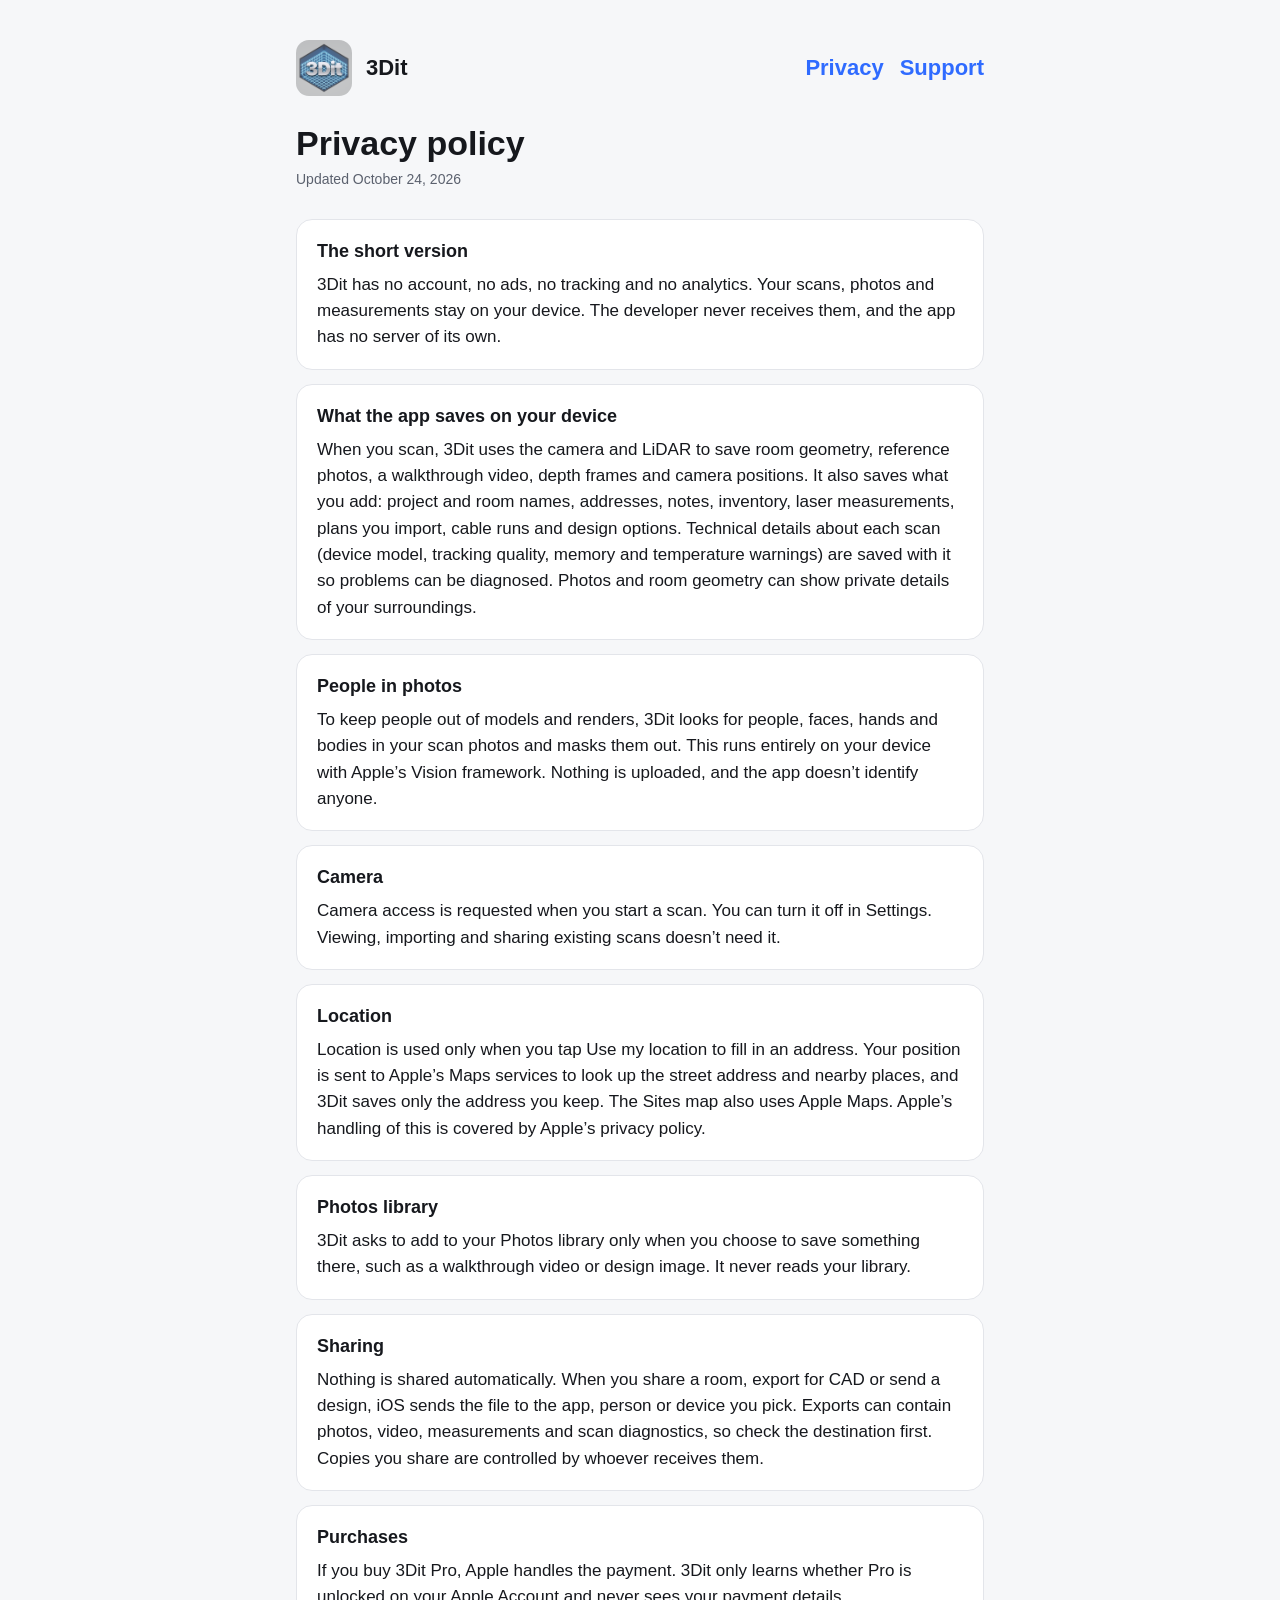
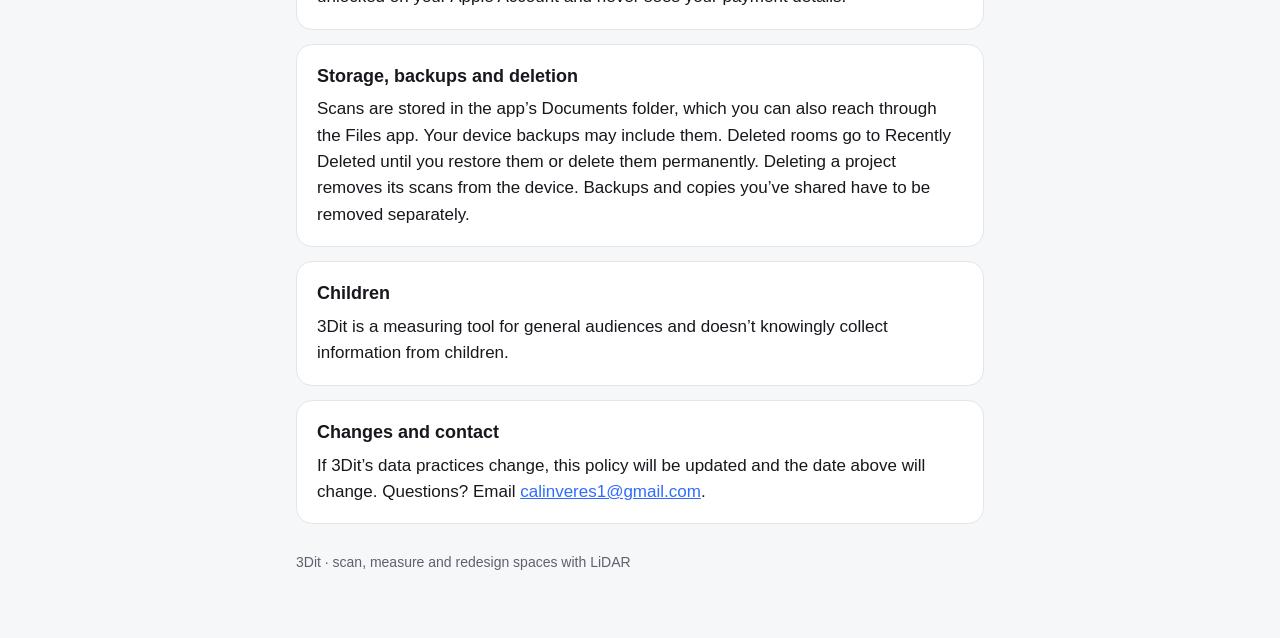
==== privacy.html @ bb4dc2df "3Dit privacy policy and support pages Co-Authored-By: Claude Opus 5.5 <noreply@anthropic.com>" ====
<!doctype html>
<html lang="en"><head><meta charset="utf-8"><meta name="viewport" content="width=device-width, initial-scale=1">
<title>Privacy policy · 3Dit</title><link rel="stylesheet" href="style.css"><link rel="icon" href="icon.png"></head>
<body><main>
<header><img src="icon.png" alt=""><a href="./">3Dit</a><nav><a href="privacy.html">Privacy</a><a href="support.html">Support</a></nav></header>
<h1>Privacy policy</h1><p class="updated">Updated October 24, 2026</p>

<section><h2>The short version</h2><p>3Dit has no account, no ads, no tracking and no analytics. Your scans, photos and measurements stay on your device. The developer never receives them, and the app has no server of its own.</p></section>
<section><h2>What the app saves on your device</h2><p>When you scan, 3Dit uses the camera and LiDAR to save room geometry, reference photos, a walkthrough video, depth frames and camera positions. It also saves what you add: project and room names, addresses, notes, inventory, laser measurements, plans you import, cable runs and design options. Technical details about each scan (device model, tracking quality, memory and temperature warnings) are saved with it so problems can be diagnosed. Photos and room geometry can show private details of your surroundings.</p></section>
<section><h2>People in photos</h2><p>To keep people out of models and renders, 3Dit looks for people, faces, hands and bodies in your scan photos and masks them out. This runs entirely on your device with Apple’s Vision framework. Nothing is uploaded, and the app doesn’t identify anyone.</p></section>
<section><h2>Camera</h2><p>Camera access is requested when you start a scan. You can turn it off in Settings. Viewing, importing and sharing existing scans doesn’t need it.</p></section>
<section><h2>Location</h2><p>Location is used only when you tap Use my location to fill in an address. Your position is sent to Apple’s Maps services to look up the street address and nearby places, and 3Dit saves only the address you keep. The Sites map also uses Apple Maps. Apple’s handling of this is covered by Apple’s privacy policy.</p></section>
<section><h2>Photos library</h2><p>3Dit asks to add to your Photos library only when you choose to save something there, such as a walkthrough video or design image. It never reads your library.</p></section>
<section><h2>Sharing</h2><p>Nothing is shared automatically. When you share a room, export for CAD or send a design, iOS sends the file to the app, person or device you pick. Exports can contain photos, video, measurements and scan diagnostics, so check the destination first. Copies you share are controlled by whoever receives them.</p></section>
<section><h2>Purchases</h2><p>If you buy 3Dit Pro, Apple handles the payment. 3Dit only learns whether Pro is unlocked on your Apple Account and never sees your payment details.</p></section>
<section><h2>Storage, backups and deletion</h2><p>Scans are stored in the app’s Documents folder, which you can also reach through the Files app. Your device backups may include them. Deleted rooms go to Recently Deleted until you restore them or delete them permanently. Deleting a project removes its scans from the device. Backups and copies you’ve shared have to be removed separately.</p></section>
<section><h2>Children</h2><p>3Dit is a measuring tool for general audiences and doesn’t knowingly collect information from children.</p></section>
<section><h2>Changes and contact</h2><p>If 3Dit’s data practices change, this policy will be updated and the date above will change. Questions? Email <a href="mailto:calinveres1@gmail.com">calinveres1@gmail.com</a>.</p></section>
<footer>3Dit · scan, measure and redesign spaces with LiDAR</footer>
</main></body></html>
---- style.css ----
:root { --ink: #16181d; --muted: #5b616e; --line: #e3e5ea; --accent: #2f6bff; --bg: #f6f7f9; --card: #fff; }
@media (prefers-color-scheme: dark) { :root { --ink: #eef0f3; --muted: #a3a9b5; --line: #2c3038; --accent: #6b97ff; --bg: #15171b; --card: #1d2026; } }
* { box-sizing: border-box; }
body { margin: 0; background: var(--bg); color: var(--ink); font: 17px/1.55 -apple-system, BlinkMacSystemFont, "SF Pro Text", "Helvetica Neue", Arial, sans-serif; }
main { max-width: 720px; margin: 0 auto; padding: 40px 16px 64px; }
header { display: flex; align-items: center; gap: 14px; margin-bottom: 28px; }
header img { width: 56px; height: 56px; border-radius: 13px; }
header a { color: inherit; text-decoration: none; font-weight: 700; font-size: 22px; }
nav { margin-left: auto; display: flex; gap: 16px; font-size: 15px; }
nav a { color: var(--accent); text-decoration: none; }
h1 { font-size: 34px; line-height: 1.15; margin: 0 0 6px; }
.updated { color: var(--muted); font-size: 14px; margin: 0 0 28px; }
section { background: var(--card); border: 1px solid var(--line); border-radius: 16px; padding: 18px 20px; margin: 0 0 14px; }
h2 { font-size: 18px; margin: 0 0 6px; }
p { margin: 0 0 8px; }
p:last-child { margin-bottom: 0; }
a { color: var(--accent); }
.lead { font-size: 19px; color: var(--muted); margin: 0 0 24px; }
footer { color: var(--muted); font-size: 14px; margin-top: 28px; }
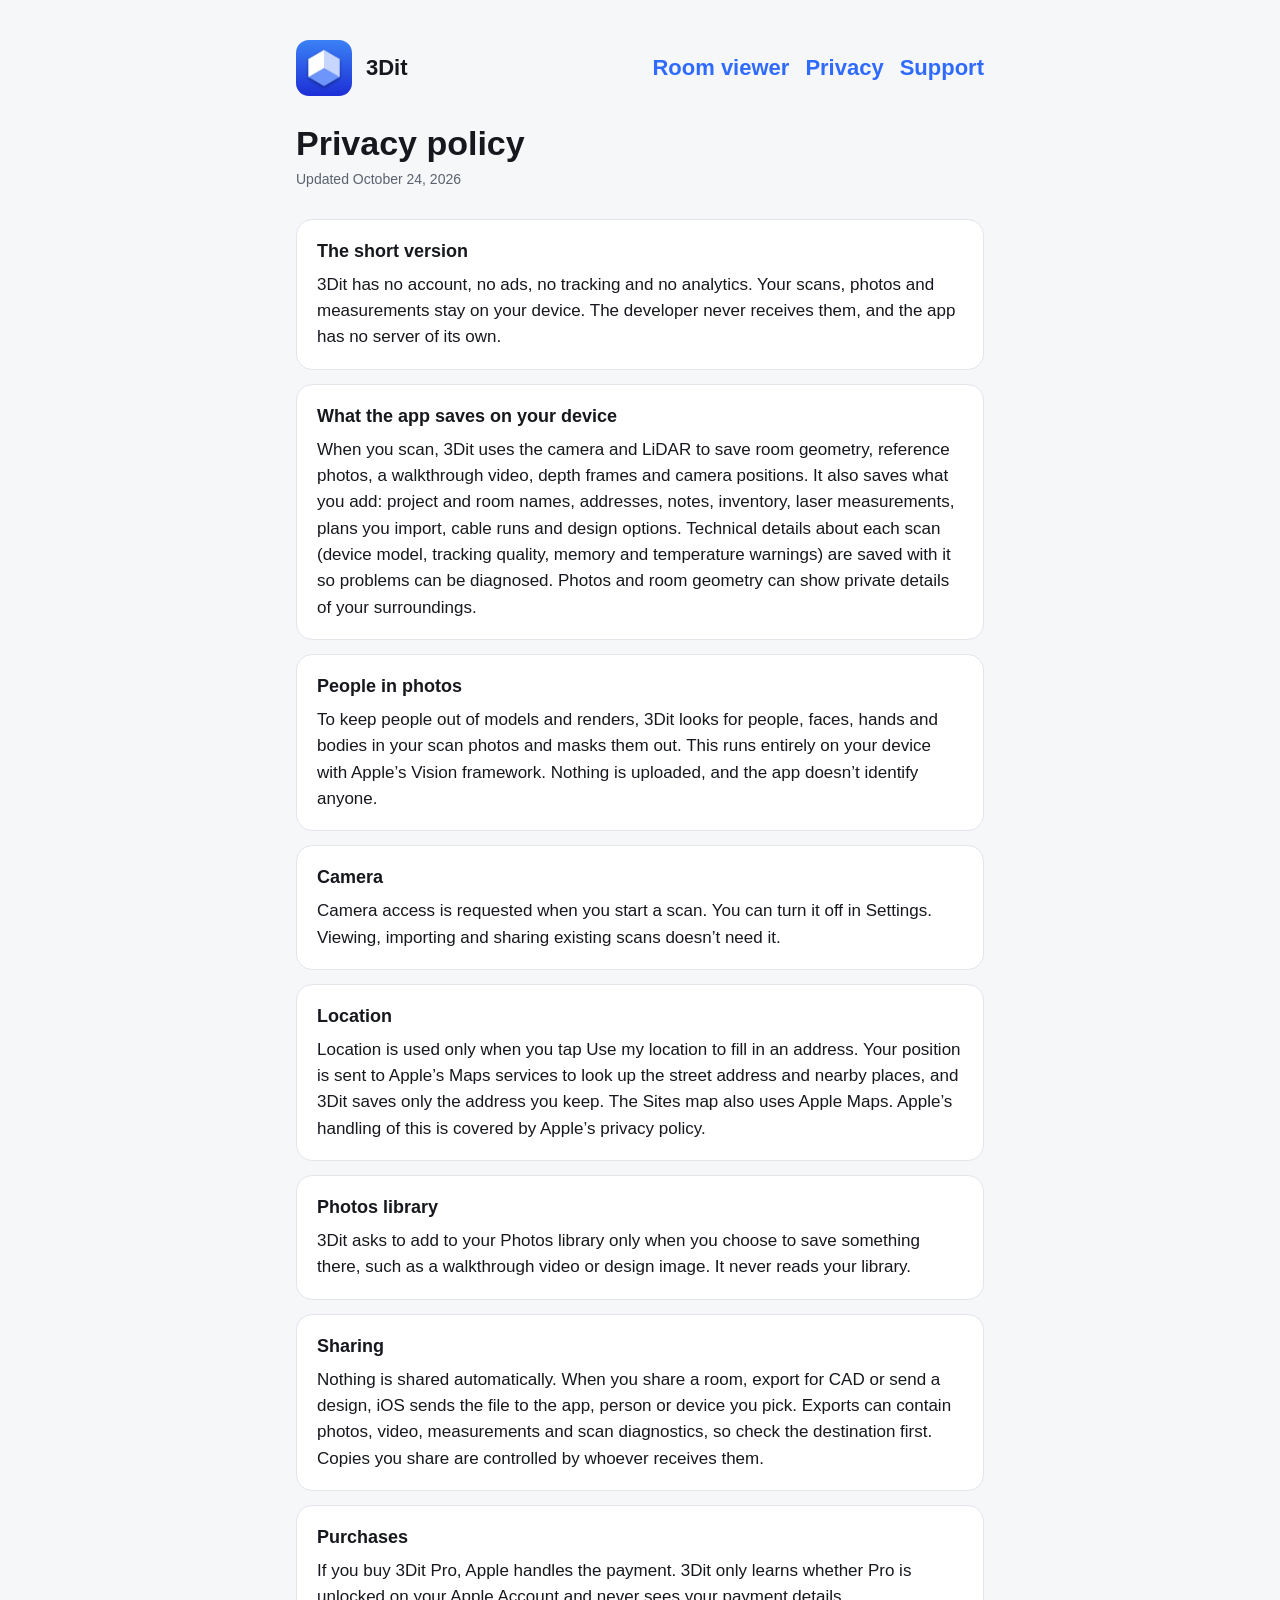
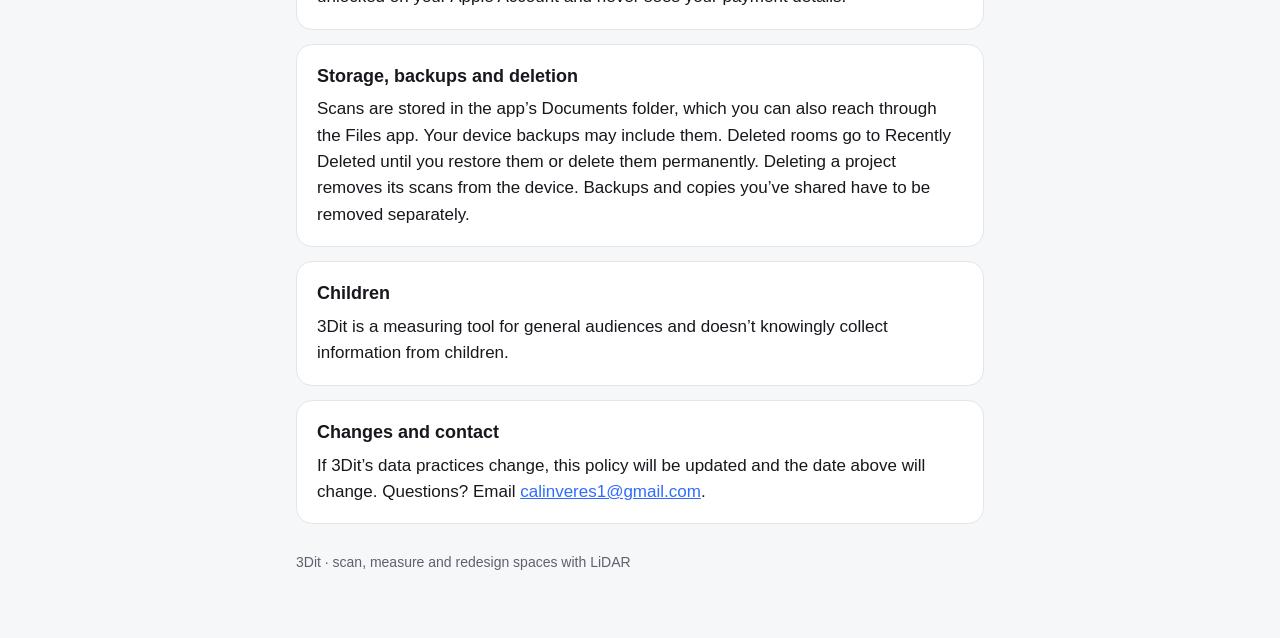
==== commit 89cc923d: "Room viewer: open 3Dit GLB rooms in the browser, with an example sanctuary Co-Authored-By: Claude Op" ====
--- a/privacy.html
+++ b/privacy.html
@@ -2,7 +2,7 @@
 <html lang="en"><head><meta charset="utf-8"><meta name="viewport" content="width=device-width, initial-scale=1">
 <title>Privacy policy · 3Dit</title><link rel="stylesheet" href="style.css"><link rel="icon" href="icon.png"></head>
 <body><main>
-<header><img src="icon.png" alt=""><a href="./">3Dit</a><nav><a href="privacy.html">Privacy</a><a href="support.html">Support</a></nav></header>
+<header><img src="icon.png" alt=""><a href="./">3Dit</a><nav><a href="viewer.html">Room viewer</a><a href="privacy.html">Privacy</a><a href="support.html">Support</a></nav></header>
 <h1>Privacy policy</h1><p class="updated">Updated October 24, 2026</p>
 
 <section><h2>The short version</h2><p>3Dit has no account, no ads, no tracking and no analytics. Your scans, photos and measurements stay on your device. The developer never receives them, and the app has no server of its own.</p></section>
